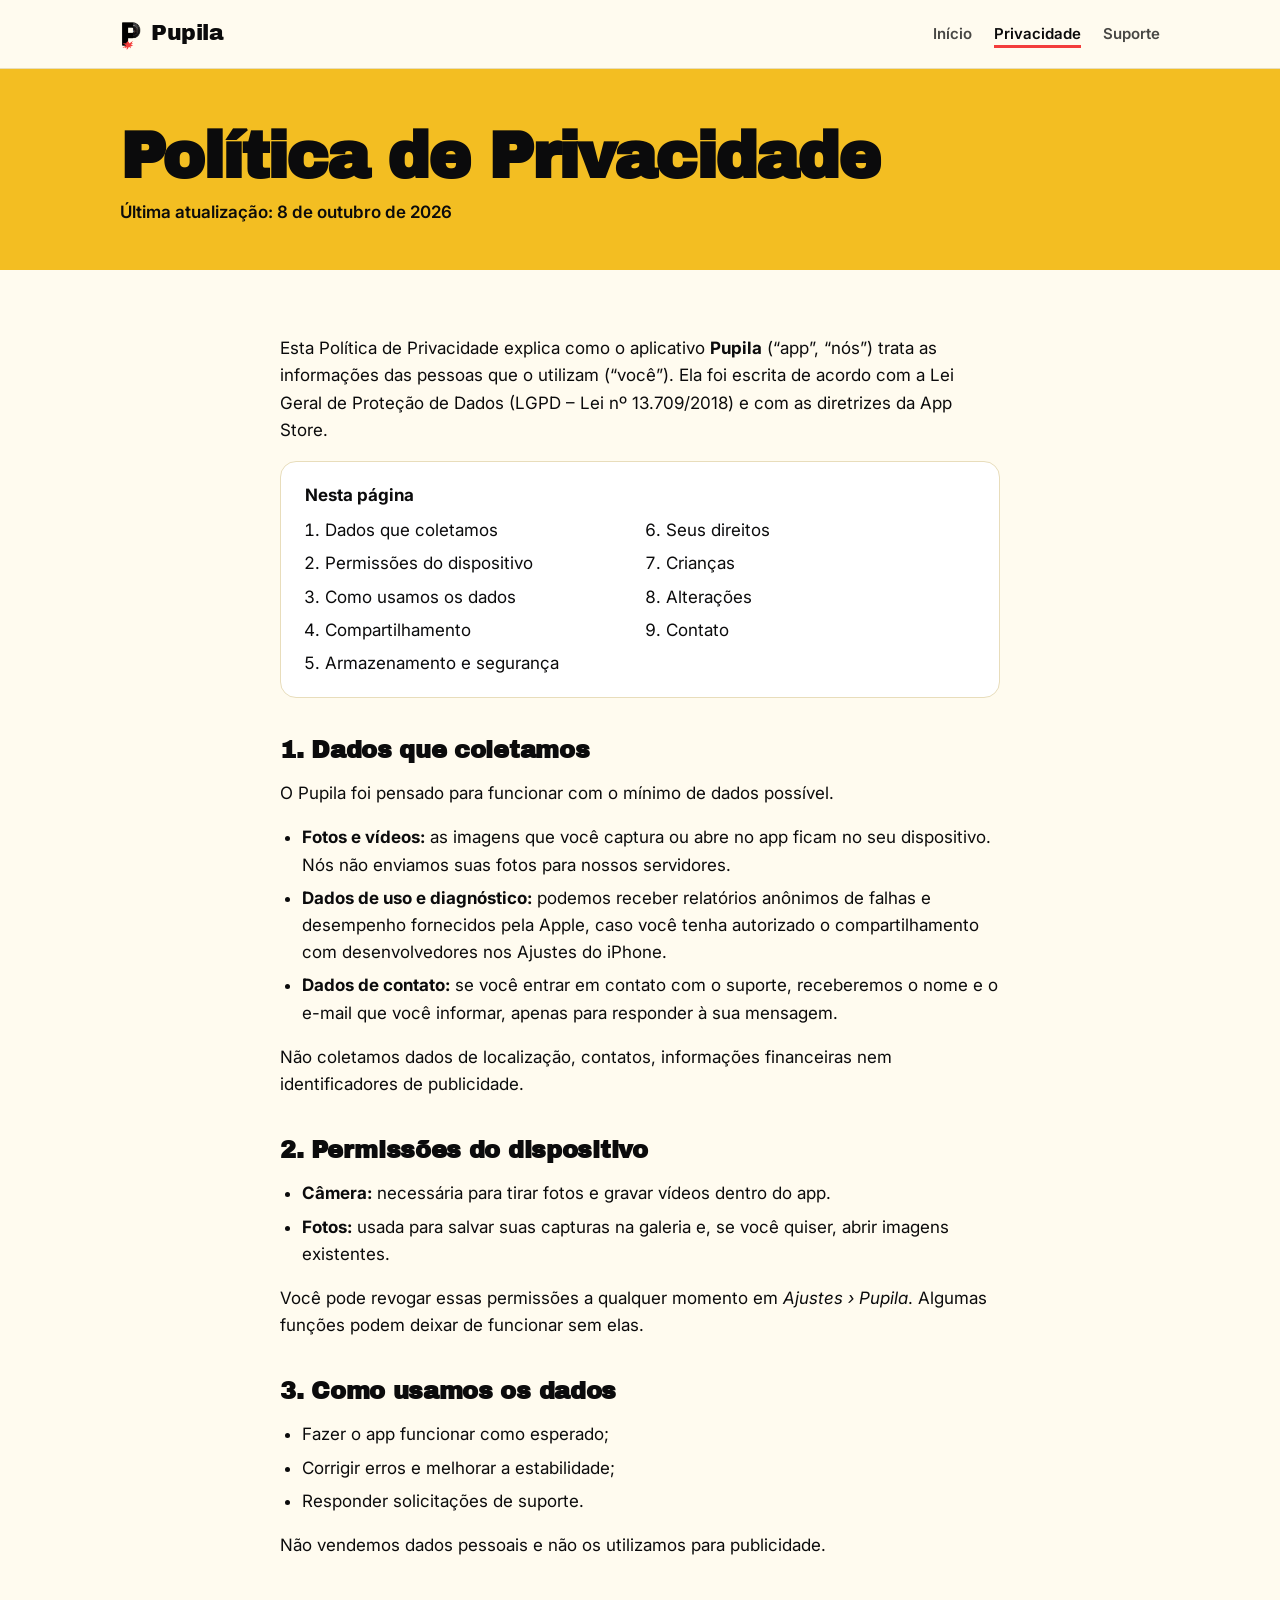
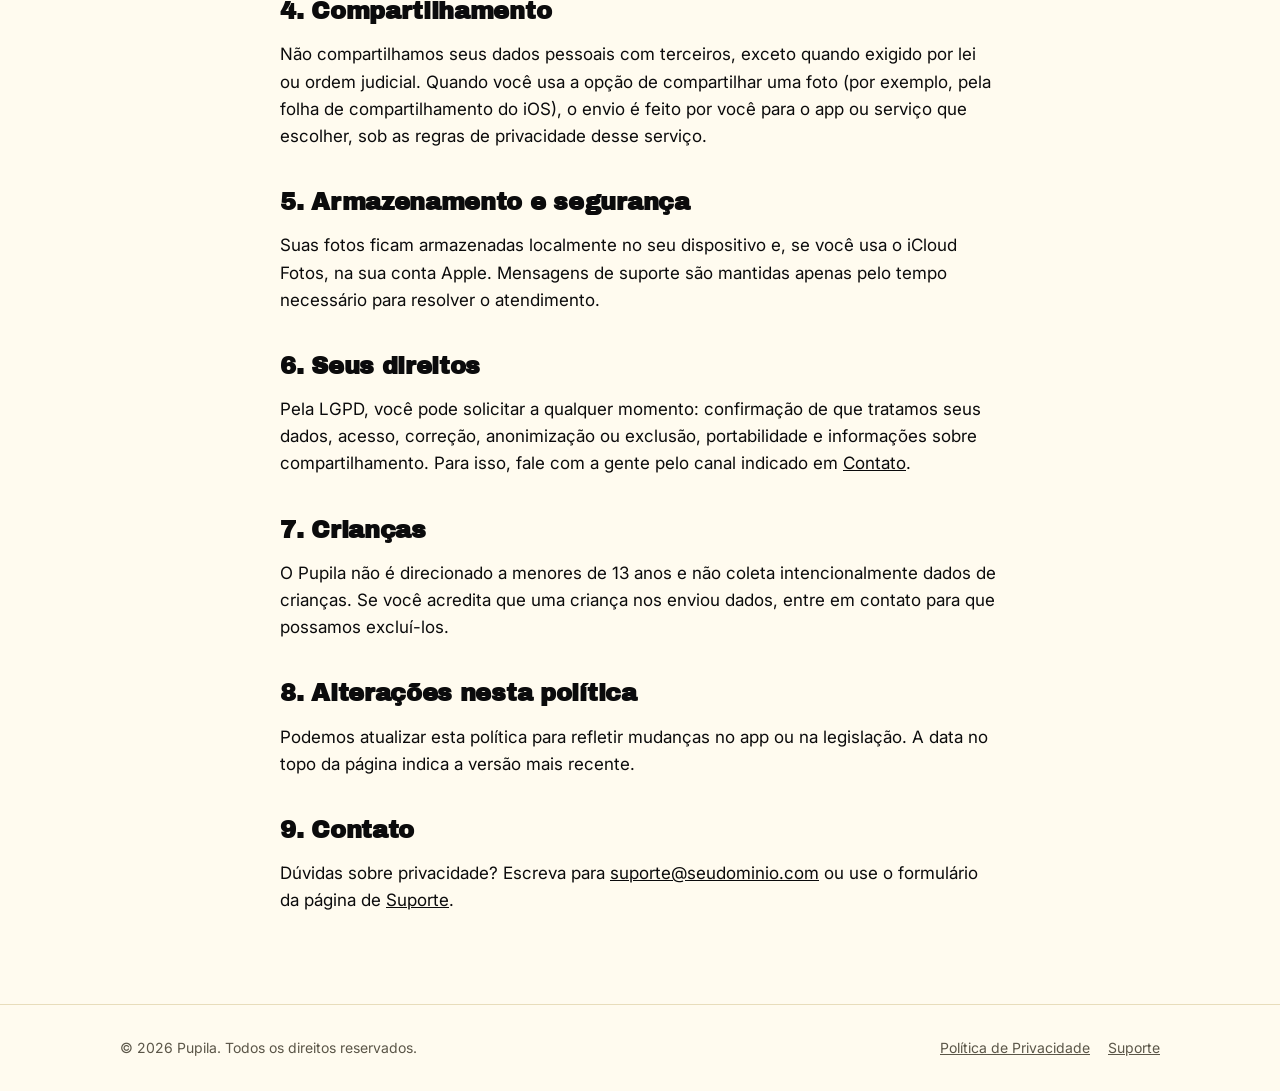
==== privacidade.html @ ec39550c "feat: create Pupila app website" ====
<!doctype html>
<html lang="pt-BR">
<head>
<meta charset="utf-8">
<meta name="viewport" content="width=device-width, initial-scale=1">
<title>Política de Privacidade · Pupila</title>
<meta name="description" content="Política de Privacidade do app Pupila.">
<link rel="icon" type="image/png" href="assets/favicon.png">
<link rel="apple-touch-icon" href="assets/apple-touch-icon.png">
<meta name="theme-color" content="#F3BE22">
<link rel="preconnect" href="https://fonts.googleapis.com">
<link rel="preconnect" href="https://fonts.gstatic.com" crossorigin>
<link href="https://fonts.googleapis.com/css2?family=Archivo+Black&family=Inter:wght@400;600;700;800&display=swap" rel="stylesheet">
<link rel="stylesheet" href="style.css">
</head>
<body>
<header class="topo">
  <div class="wrap">
    <a class="marca" href="index.html"><img src="assets/logo.png" alt="Logo do Pupila"><span>Pupila</span></a>
    <nav class="nav">
      <a href="index.html">Início</a>
      <a href="privacidade.html" aria-current="page">Privacidade</a>
      <a href="suporte.html">Suporte</a>
    </nav>
  </div>
</header>
<main>
  <div class="cabeca-pagina"><div class="wrap">
    <h1>Política de Privacidade</h1>
    <p>Última atualização: 8 de outubro de 2026</p>
  </div></div>

  <article class="wrap texto">
    <p>Esta Política de Privacidade explica como o aplicativo <strong>Pupila</strong> (“app”, “nós”) trata as informações das pessoas que o utilizam (“você”). Ela foi escrita de acordo com a Lei Geral de Proteção de Dados (LGPD – Lei nº 13.709/2018) e com as diretrizes da App Store.</p>

    <nav class="indice" aria-label="Índice">
      <strong>Nesta página</strong>
      <ol>
        <li><a href="#coleta">Dados que coletamos</a></li>
        <li><a href="#permissoes">Permissões do dispositivo</a></li>
        <li><a href="#uso">Como usamos os dados</a></li>
        <li><a href="#compartilhamento">Compartilhamento</a></li>
        <li><a href="#armazenamento">Armazenamento e segurança</a></li>
        <li><a href="#direitos">Seus direitos</a></li>
        <li><a href="#criancas">Crianças</a></li>
        <li><a href="#alteracoes">Alterações</a></li>
        <li><a href="#contato">Contato</a></li>
      </ol>
    </nav>

    <h2 id="coleta">1. Dados que coletamos</h2>
    <p>O Pupila foi pensado para funcionar com o mínimo de dados possível.</p>
    <ul>
      <li><strong>Fotos e vídeos:</strong> as imagens que você captura ou abre no app ficam no seu dispositivo. Nós não enviamos suas fotos para nossos servidores.</li>
      <li><strong>Dados de uso e diagnóstico:</strong> podemos receber relatórios anônimos de falhas e desempenho fornecidos pela Apple, caso você tenha autorizado o compartilhamento com desenvolvedores nos Ajustes do iPhone.</li>
      <li><strong>Dados de contato:</strong> se você entrar em contato com o suporte, receberemos o nome e o e-mail que você informar, apenas para responder à sua mensagem.</li>
    </ul>
    <p>Não coletamos dados de localização, contatos, informações financeiras nem identificadores de publicidade.</p>

    <h2 id="permissoes">2. Permissões do dispositivo</h2>
    <ul>
      <li><strong>Câmera:</strong> necessária para tirar fotos e gravar vídeos dentro do app.</li>
      <li><strong>Fotos:</strong> usada para salvar suas capturas na galeria e, se você quiser, abrir imagens existentes.</li>
    </ul>
    <p>Você pode revogar essas permissões a qualquer momento em <em>Ajustes › Pupila</em>. Algumas funções podem deixar de funcionar sem elas.</p>

    <h2 id="uso">3. Como usamos os dados</h2>
    <ul>
      <li>Fazer o app funcionar como esperado;</li>
      <li>Corrigir erros e melhorar a estabilidade;</li>
      <li>Responder solicitações de suporte.</li>
    </ul>
    <p>Não vendemos dados pessoais e não os utilizamos para publicidade.</p>

    <h2 id="compartilhamento">4. Compartilhamento</h2>
    <p>Não compartilhamos seus dados pessoais com terceiros, exceto quando exigido por lei ou ordem judicial. Quando você usa a opção de compartilhar uma foto (por exemplo, pela folha de compartilhamento do iOS), o envio é feito por você para o app ou serviço que escolher, sob as regras de privacidade desse serviço.</p>

    <h2 id="armazenamento">5. Armazenamento e segurança</h2>
    <p>Suas fotos ficam armazenadas localmente no seu dispositivo e, se você usa o iCloud Fotos, na sua conta Apple. Mensagens de suporte são mantidas apenas pelo tempo necessário para resolver o atendimento.</p>

    <h2 id="direitos">6. Seus direitos</h2>
    <p>Pela LGPD, você pode solicitar a qualquer momento: confirmação de que tratamos seus dados, acesso, correção, anonimização ou exclusão, portabilidade e informações sobre compartilhamento. Para isso, fale com a gente pelo canal indicado em <a href="#contato">Contato</a>.</p>

    <h2 id="criancas">7. Crianças</h2>
    <p>O Pupila não é direcionado a menores de 13 anos e não coleta intencionalmente dados de crianças. Se você acredita que uma criança nos enviou dados, entre em contato para que possamos excluí-los.</p>

    <h2 id="alteracoes">8. Alterações nesta política</h2>
    <p>Podemos atualizar esta política para refletir mudanças no app ou na legislação. A data no topo da página indica a versão mais recente.</p>

    <h2 id="contato">9. Contato</h2>
    <p>Dúvidas sobre privacidade? Escreva para <a class="email-suporte" href="mailto:suporte@seudominio.com">suporte@seudominio.com</a> ou use o formulário da página de <a href="suporte.html">Suporte</a>.</p>
  </article>
</main>
<footer class="rodape">
  <div class="wrap">
    <span>© <span id="ano">2026</span> Pupila. Todos os direitos reservados.</span>
    <nav><a href="privacidade.html">Política de Privacidade</a><a href="suporte.html">Suporte</a></nav>
  </div>
</footer>
<script>document.getElementById("ano").textContent = new Date().getFullYear();</script>
</body>
</html>
---- style.css ----
:root {
  --amarelo: #F3BE22;
  --preto: #0B0B0C;
  --vermelho: #F33D3C;
  --papel: #FFFBEF;
  --tinta: #0B0B0C;
  --suave: #5B5648;
  --linha: #E8DDBB;
  --cartao: #FFFFFF;
  --max: 1080px;
}
@media (prefers-color-scheme: dark) {
  :root {
    --papel: #0F0F10;
    --tinta: #F6F1E1;
    --suave: #ADA690;
    --linha: #2A2822;
    --cartao: #18181A;
  }
}

* { box-sizing: border-box; }
html { scroll-behavior: smooth; }
body {
  margin: 0;
  background: var(--papel);
  color: var(--tinta);
  font-family: "Inter", system-ui, -apple-system, "Segoe UI", sans-serif;
  font-size: 17px;
  line-height: 1.6;
  -webkit-font-smoothing: antialiased;
}
img { max-width: 100%; display: block; }
a { color: inherit; }
.wrap { max-width: var(--max); margin: 0 auto; padding: 0 20px; }

/* Cabeçalho */
.topo { border-bottom: 1px solid var(--linha); background: var(--papel); position: sticky; top: 0; z-index: 10; }
.topo .wrap { display: flex; align-items: center; justify-content: space-between; height: 68px; gap: 16px; }
.marca { display: flex; align-items: center; gap: 10px; text-decoration: none; font-family: "Archivo Black", sans-serif; font-size: 22px; letter-spacing: -0.5px; }
.marca img { height: 40px; width: auto; }
@media (prefers-color-scheme: dark) { .marca img { filter: invert(1) hue-rotate(180deg); } }
.nav { display: flex; gap: 22px; font-weight: 600; font-size: 15px; }
.nav a { text-decoration: none; opacity: .75; }
.nav a:hover, .nav a[aria-current="page"] { opacity: 1; text-decoration: underline; text-decoration-color: var(--vermelho); text-decoration-thickness: 3px; text-underline-offset: 6px; }

/* Hero */
.hero { background: var(--amarelo); color: var(--preto); overflow: hidden; }
.hero .wrap { display: grid; grid-template-columns: 1.2fr .8fr; align-items: center; gap: 40px; padding-top: 72px; padding-bottom: 72px; }
.hero h1 { font-family: "Archivo Black", sans-serif; font-size: clamp(48px, 9vw, 104px); line-height: .92; letter-spacing: -3px; margin: 0 0 20px; }
.hero h1 span { color: var(--vermelho); }
.hero p.lead { font-size: 20px; max-width: 32ch; margin: 0 0 32px; }
.hero .logo-grande { justify-self: center; background: #FFFBEF; border: 4px solid var(--preto); border-radius: 28px; padding: 36px 48px; box-shadow: 10px 10px 0 var(--preto); transform: rotate(3deg); }
.hero .logo-grande img { height: 220px; width: auto; }

.botoes { display: flex; flex-wrap: wrap; gap: 12px; }
.btn { display: inline-flex; align-items: center; gap: 8px; padding: 14px 22px; border-radius: 14px; font-weight: 700; text-decoration: none; border: 3px solid var(--preto); transition: transform .12s, box-shadow .12s; cursor: pointer; font-size: 16px; font-family: inherit; }
.btn-escuro { background: var(--preto); color: var(--amarelo); box-shadow: 4px 4px 0 var(--vermelho); }
.btn-claro { background: transparent; color: var(--preto); }
.btn:hover { transform: translate(-2px, -2px); }

/* Seções */
section.bloco { padding: 72px 0; }
.etiqueta { display: inline-block; font-size: 13px; font-weight: 800; letter-spacing: 1.5px; text-transform: uppercase; color: var(--vermelho); margin-bottom: 8px; }
h2 { font-family: "Archivo Black", sans-serif; font-size: clamp(30px, 5vw, 44px); line-height: 1.05; letter-spacing: -1px; margin: 0 0 16px; }
h3 { font-size: 20px; margin: 0 0 6px; }
.sub { color: var(--suave); max-width: 60ch; margin: 0 0 40px; }

.grade { display: grid; grid-template-columns: repeat(3, 1fr); gap: 20px; }
.cartao { background: var(--cartao); border: 1px solid var(--linha); border-radius: 20px; padding: 26px; }
.cartao .num { font-family: "Archivo Black", sans-serif; font-size: 15px; width: 38px; height: 38px; display: grid; place-items: center; border-radius: 50%; background: var(--amarelo); color: var(--preto); margin-bottom: 16px; }
.cartao p { margin: 0; color: var(--suave); }

.faixa { background: var(--preto); color: #F6F1E1; }
.faixa .wrap { display: flex; flex-wrap: wrap; align-items: center; justify-content: space-between; gap: 24px; padding-top: 48px; padding-bottom: 48px; }
.faixa h2 { margin: 0; color: var(--amarelo); }
.faixa .btn { border-color: var(--amarelo); background: var(--amarelo); color: var(--preto); box-shadow: 4px 4px 0 var(--vermelho); }

/* Páginas de texto */
.cabeca-pagina { background: var(--amarelo); color: var(--preto); padding: 56px 0 44px; }
.cabeca-pagina h1 { font-family: "Archivo Black", sans-serif; font-size: clamp(36px, 7vw, 64px); letter-spacing: -2px; line-height: 1; margin: 0 0 10px; }
.cabeca-pagina p { margin: 0; font-weight: 600; }
.texto { max-width: 760px; padding-top: 48px; padding-bottom: 72px; }
.texto h2 { font-size: 24px; letter-spacing: -.3px; margin: 40px 0 10px; }
.texto ul { padding-left: 22px; }
.texto li { margin-bottom: 6px; }
.indice { background: var(--cartao); border: 1px solid var(--linha); border-radius: 16px; padding: 20px 24px; }
.indice ol { margin: 8px 0 0; padding-left: 20px; columns: 2; column-gap: 32px; }
.indice a { text-decoration: none; }
.indice a:hover { text-decoration: underline; }

/* Suporte */
.duas-col { display: grid; grid-template-columns: 1fr 1fr; gap: 40px; align-items: start; }
details { border-bottom: 1px solid var(--linha); padding: 16px 0; }
details summary { font-weight: 700; cursor: pointer; list-style: none; display: flex; justify-content: space-between; gap: 12px; }
details summary::-webkit-details-marker { display: none; }
details summary::after { content: "+"; font-family: "Archivo Black", sans-serif; color: var(--vermelho); }
details[open] summary::after { content: "–"; }
details p { margin: 10px 0 0; color: var(--suave); }

form.suporte { background: var(--cartao); border: 1px solid var(--linha); border-radius: 20px; padding: 28px; display: grid; gap: 16px; }
form.suporte label { font-weight: 700; font-size: 14px; display: grid; gap: 6px; }
form.suporte input, form.suporte select, form.suporte textarea {
  font: inherit; font-weight: 400; color: var(--tinta); background: var(--papel);
  border: 2px solid var(--linha); border-radius: 12px; padding: 12px 14px; width: 100%;
}
form.suporte textarea { min-height: 140px; resize: vertical; }
form.suporte input:focus, form.suporte select:focus, form.suporte textarea:focus { outline: none; border-color: var(--amarelo); }
form.suporte .btn { justify-content: center; }
.nota { font-size: 14px; color: var(--suave); margin: 0; }
.aviso-ok { display: none; background: var(--amarelo); color: var(--preto); border-radius: 12px; padding: 12px 14px; font-weight: 600; font-size: 15px; }

/* Rodapé */
.rodape { border-top: 1px solid var(--linha); padding: 32px 0; font-size: 14px; color: var(--suave); }
.rodape .wrap { display: flex; flex-wrap: wrap; justify-content: space-between; gap: 16px; }
.rodape nav { display: flex; gap: 18px; }

@media (max-width: 820px) {
  .hero .wrap, .duas-col { grid-template-columns: 1fr; }
  .hero .logo-grande { order: -1; padding: 24px 32px; }
  .hero .logo-grande img { height: 140px; }
  .grade { grid-template-columns: 1fr; }
  .indice ol { columns: 1; }
  .nav { gap: 14px; font-size: 14px; }
  .marca span { display: none; }
}
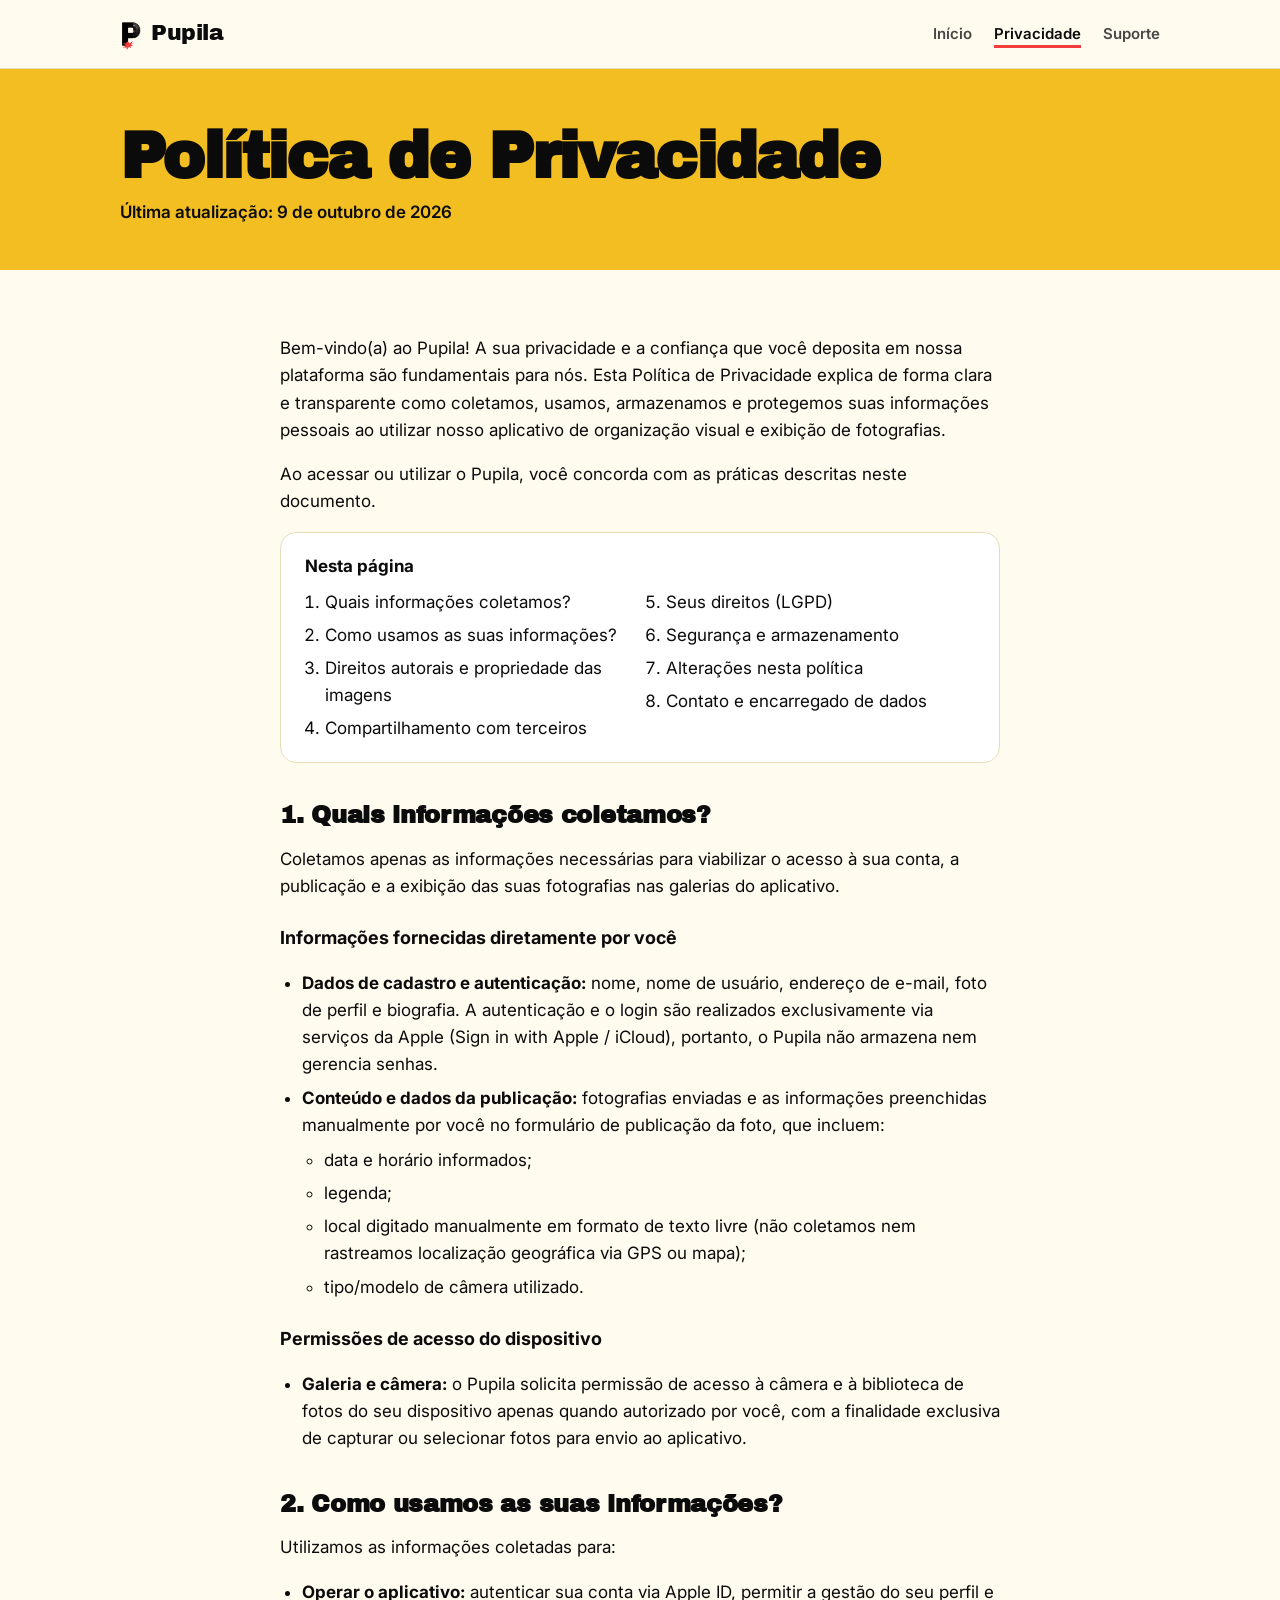
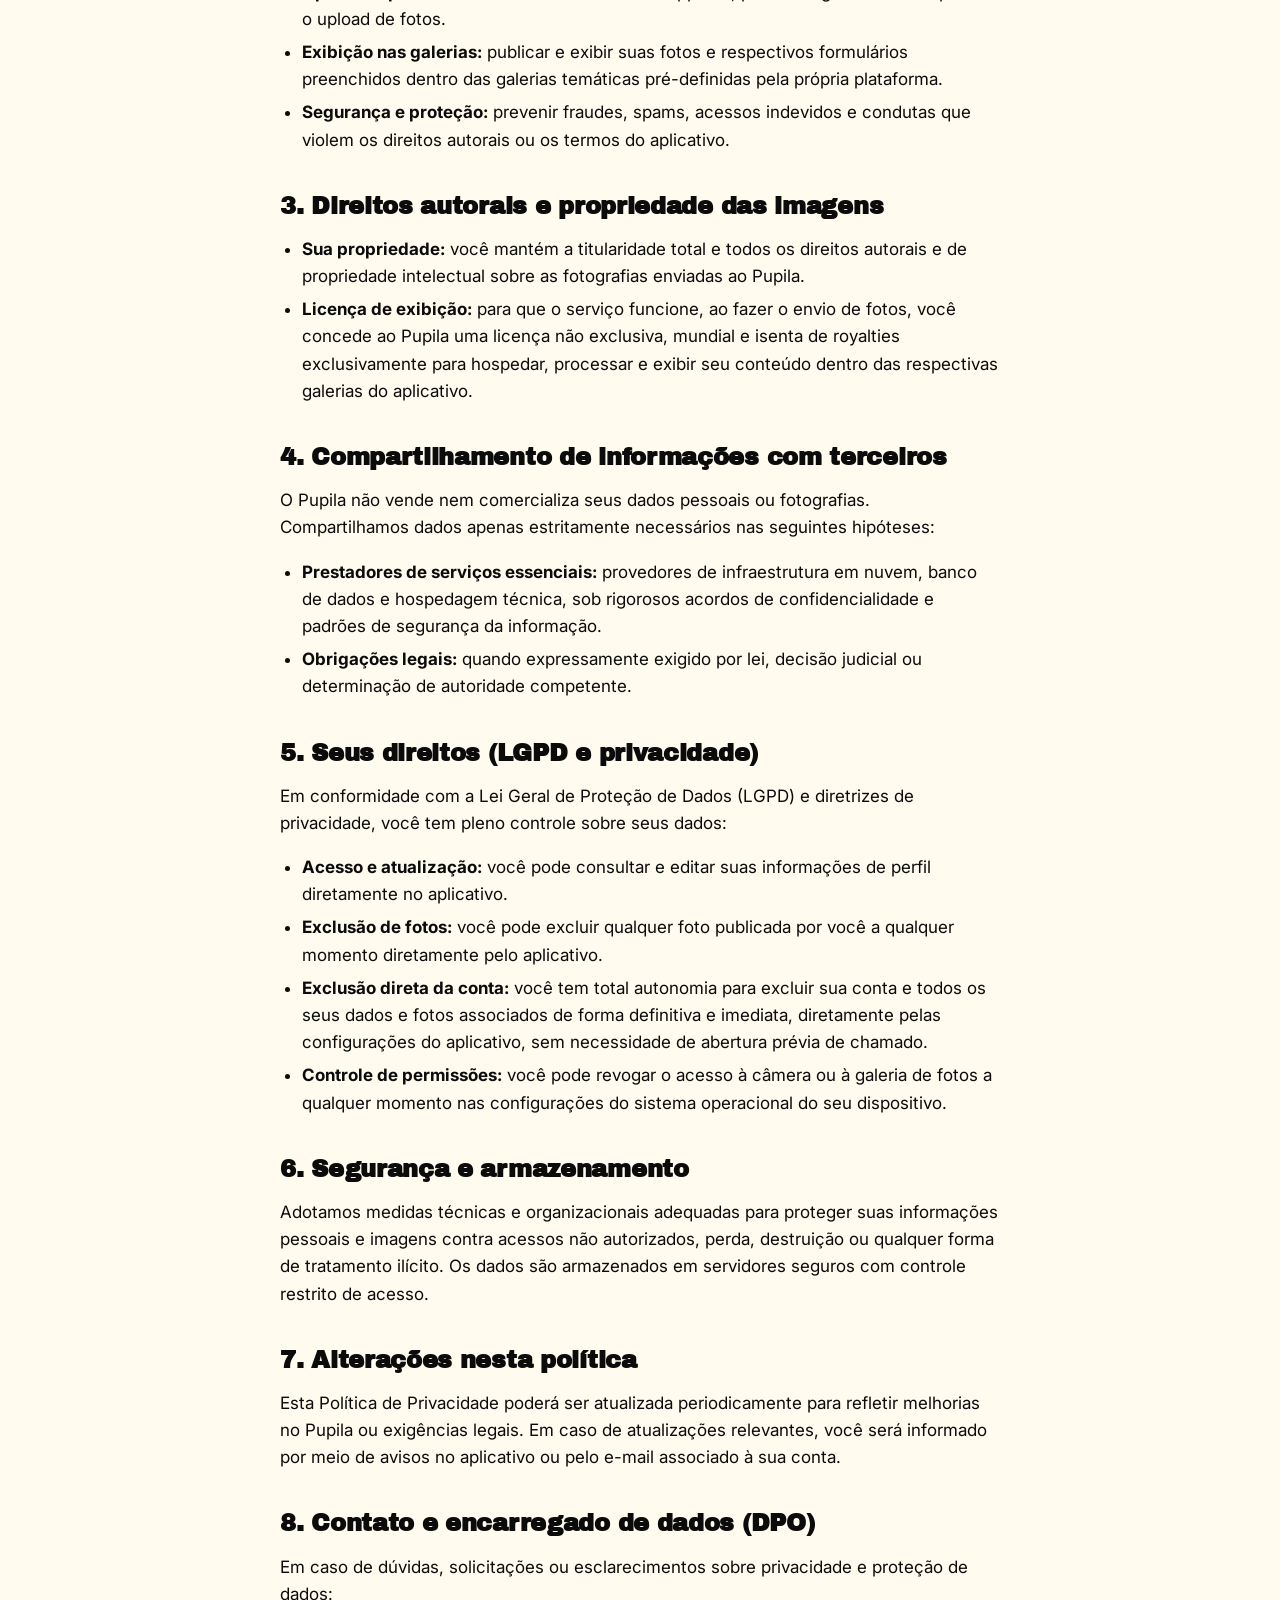
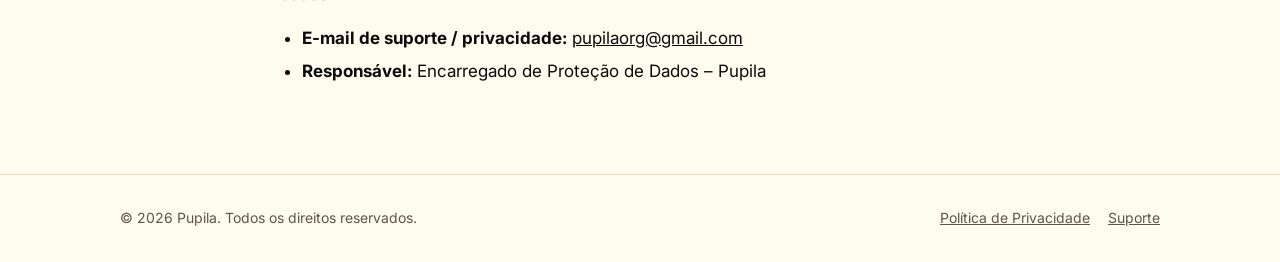
==== commit 0d98a424: "Refinando o termos de uso e a política de privacidade, além de ajustes no layout do site." ====
--- a/privacidade.html
+++ b/privacidade.html
@@ -27,68 +27,88 @@
 <main>
   <div class="cabeca-pagina"><div class="wrap">
     <h1>Política de Privacidade</h1>
-    <p>Última atualização: 8 de outubro de 2026</p>
+    <p>Última atualização: 9 de outubro de 2026</p>
   </div></div>
 
   <article class="wrap texto">
-    <p>Esta Política de Privacidade explica como o aplicativo <strong>Pupila</strong> (“app”, “nós”) trata as informações das pessoas que o utilizam (“você”). Ela foi escrita de acordo com a Lei Geral de Proteção de Dados (LGPD – Lei nº 13.709/2018) e com as diretrizes da App Store.</p>
+    <p>Bem-vindo(a) ao Pupila! A sua privacidade e a confiança que você deposita em nossa plataforma são fundamentais para nós. Esta Política de Privacidade explica de forma clara e transparente como coletamos, usamos, armazenamos e protegemos suas informações pessoais ao utilizar nosso aplicativo de organização visual e exibição de fotografias.</p>
+    <p>Ao acessar ou utilizar o Pupila, você concorda com as práticas descritas neste documento.</p>
 
     <nav class="indice" aria-label="Índice">
       <strong>Nesta página</strong>
       <ol>
-        <li><a href="#coleta">Dados que coletamos</a></li>
-        <li><a href="#permissoes">Permissões do dispositivo</a></li>
-        <li><a href="#uso">Como usamos os dados</a></li>
-        <li><a href="#compartilhamento">Compartilhamento</a></li>
-        <li><a href="#armazenamento">Armazenamento e segurança</a></li>
-        <li><a href="#direitos">Seus direitos</a></li>
-        <li><a href="#criancas">Crianças</a></li>
-        <li><a href="#alteracoes">Alterações</a></li>
-        <li><a href="#contato">Contato</a></li>
+        <li><a href="#coleta">Quais informações coletamos?</a></li>
+        <li><a href="#uso">Como usamos as suas informações?</a></li>
+        <li><a href="#direitos-autorais">Direitos autorais e propriedade das imagens</a></li>
+        <li><a href="#compartilhamento">Compartilhamento com terceiros</a></li>
+        <li><a href="#direitos">Seus direitos (LGPD)</a></li>
+        <li><a href="#seguranca">Segurança e armazenamento</a></li>
+        <li><a href="#alteracoes">Alterações nesta política</a></li>
+        <li><a href="#contato">Contato e encarregado de dados</a></li>
       </ol>
     </nav>
 
-    <h2 id="coleta">1. Dados que coletamos</h2>
-    <p>O Pupila foi pensado para funcionar com o mínimo de dados possível.</p>
+    <h2 id="coleta">1. Quais informações coletamos?</h2>
+    <p>Coletamos apenas as informações necessárias para viabilizar o acesso à sua conta, a publicação e a exibição das suas fotografias nas galerias do aplicativo.</p>
+    <h3>Informações fornecidas diretamente por você</h3>
     <ul>
-      <li><strong>Fotos e vídeos:</strong> as imagens que você captura ou abre no app ficam no seu dispositivo. Nós não enviamos suas fotos para nossos servidores.</li>
-      <li><strong>Dados de uso e diagnóstico:</strong> podemos receber relatórios anônimos de falhas e desempenho fornecidos pela Apple, caso você tenha autorizado o compartilhamento com desenvolvedores nos Ajustes do iPhone.</li>
-      <li><strong>Dados de contato:</strong> se você entrar em contato com o suporte, receberemos o nome e o e-mail que você informar, apenas para responder à sua mensagem.</li>
+      <li><strong>Dados de cadastro e autenticação:</strong> nome, nome de usuário, endereço de e-mail, foto de perfil e biografia. A autenticação e o login são realizados exclusivamente via serviços da Apple (Sign in with Apple / iCloud), portanto, o Pupila não armazena nem gerencia senhas.</li>
+      <li><strong>Conteúdo e dados da publicação:</strong> fotografias enviadas e as informações preenchidas manualmente por você no formulário de publicação da foto, que incluem:
+        <ul>
+          <li> data e horário informados;</li>
+          <li>legenda;</li>
+          <li>local digitado manualmente em formato de texto livre (não coletamos nem rastreamos localização geográfica via GPS ou mapa);</li>
+          <li>tipo/modelo de câmera utilizado.</li>
+        </ul>
+      </li>
     </ul>
-    <p>Não coletamos dados de localização, contatos, informações financeiras nem identificadores de publicidade.</p>
+    <h3>Permissões de acesso do dispositivo</h3>
+    <ul>
+      <li><strong>Galeria e câmera:</strong> o Pupila solicita permissão de acesso à câmera e à biblioteca de fotos do seu dispositivo apenas quando autorizado por você, com a finalidade exclusiva de capturar ou selecionar fotos para envio ao aplicativo.</li>
+    </ul>
 
-    <h2 id="permissoes">2. Permissões do dispositivo</h2>
+    <h2 id="uso">2. Como usamos as suas informações?</h2>
+    <p>Utilizamos as informações coletadas para:</p>
     <ul>
-      <li><strong>Câmera:</strong> necessária para tirar fotos e gravar vídeos dentro do app.</li>
-      <li><strong>Fotos:</strong> usada para salvar suas capturas na galeria e, se você quiser, abrir imagens existentes.</li>
+      <li><strong>Operar o aplicativo:</strong> autenticar sua conta via Apple ID, permitir a gestão do seu perfil e o upload de fotos.</li>
+      <li><strong>Exibição nas galerias:</strong> publicar e exibir suas fotos e respectivos formulários preenchidos dentro das galerias temáticas pré-definidas pela própria plataforma.</li>
+      <li><strong>Segurança e proteção:</strong> prevenir fraudes, spams, acessos indevidos e condutas que violem os direitos autorais ou os termos do aplicativo.</li>
     </ul>
-    <p>Você pode revogar essas permissões a qualquer momento em <em>Ajustes › Pupila</em>. Algumas funções podem deixar de funcionar sem elas.</p>
 
-    <h2 id="uso">3. Como usamos os dados</h2>
+    <h2 id="direitos-autorais">3. Direitos autorais e propriedade das imagens</h2>
     <ul>
-      <li>Fazer o app funcionar como esperado;</li>
-      <li>Corrigir erros e melhorar a estabilidade;</li>
-      <li>Responder solicitações de suporte.</li>
+      <li><strong>Sua propriedade:</strong> você mantém a titularidade total e todos os direitos autorais e de propriedade intelectual sobre as fotografias enviadas ao Pupila.</li>
+      <li><strong>Licença de exibição:</strong> para que o serviço funcione, ao fazer o envio de fotos, você concede ao Pupila uma licença não exclusiva, mundial e isenta de royalties exclusivamente para hospedar, processar e exibir seu conteúdo dentro das respectivas galerias do aplicativo.</li>
     </ul>
-    <p>Não vendemos dados pessoais e não os utilizamos para publicidade.</p>
 
-    <h2 id="compartilhamento">4. Compartilhamento</h2>
-    <p>Não compartilhamos seus dados pessoais com terceiros, exceto quando exigido por lei ou ordem judicial. Quando você usa a opção de compartilhar uma foto (por exemplo, pela folha de compartilhamento do iOS), o envio é feito por você para o app ou serviço que escolher, sob as regras de privacidade desse serviço.</p>
+    <h2 id="compartilhamento">4. Compartilhamento de informações com terceiros</h2>
+    <p>O Pupila não vende nem comercializa seus dados pessoais ou fotografias. Compartilhamos dados apenas estritamente necessários nas seguintes hipóteses:</p>
+    <ul>
+      <li><strong>Prestadores de serviços essenciais:</strong> provedores de infraestrutura em nuvem, banco de dados e hospedagem técnica, sob rigorosos acordos de confidencialidade e padrões de segurança da informação.</li>
+      <li><strong>Obrigações legais:</strong> quando expressamente exigido por lei, decisão judicial ou determinação de autoridade competente.</li>
+    </ul>
 
-    <h2 id="armazenamento">5. Armazenamento e segurança</h2>
-    <p>Suas fotos ficam armazenadas localmente no seu dispositivo e, se você usa o iCloud Fotos, na sua conta Apple. Mensagens de suporte são mantidas apenas pelo tempo necessário para resolver o atendimento.</p>
+    <h2 id="direitos">5. Seus direitos (LGPD e privacidade)</h2>
+    <p>Em conformidade com a Lei Geral de Proteção de Dados (LGPD) e diretrizes de privacidade, você tem pleno controle sobre seus dados:</p>
+    <ul>
+      <li><strong>Acesso e atualização:</strong> você pode consultar e editar suas informações de perfil diretamente no aplicativo.</li>
+      <li><strong>Exclusão de fotos:</strong> você pode excluir qualquer foto publicada por você a qualquer momento diretamente pelo aplicativo.</li>
+      <li><strong>Exclusão direta da conta:</strong> você tem total autonomia para excluir sua conta e todos os seus dados e fotos associados de forma definitiva e imediata, diretamente pelas configurações do aplicativo, sem necessidade de abertura prévia de chamado.</li>
+      <li><strong>Controle de permissões:</strong> você pode revogar o acesso à câmera ou à galeria de fotos a qualquer momento nas configurações do sistema operacional do seu dispositivo.</li>
+    </ul>
 
-    <h2 id="direitos">6. Seus direitos</h2>
-    <p>Pela LGPD, você pode solicitar a qualquer momento: confirmação de que tratamos seus dados, acesso, correção, anonimização ou exclusão, portabilidade e informações sobre compartilhamento. Para isso, fale com a gente pelo canal indicado em <a href="#contato">Contato</a>.</p>
+    <h2 id="seguranca">6. Segurança e armazenamento</h2>
+    <p>Adotamos medidas técnicas e organizacionais adequadas para proteger suas informações pessoais e imagens contra acessos não autorizados, perda, destruição ou qualquer forma de tratamento ilícito. Os dados são armazenados em servidores seguros com controle restrito de acesso.</p>
 
-    <h2 id="criancas">7. Crianças</h2>
-    <p>O Pupila não é direcionado a menores de 13 anos e não coleta intencionalmente dados de crianças. Se você acredita que uma criança nos enviou dados, entre em contato para que possamos excluí-los.</p>
+    <h2 id="alteracoes">7. Alterações nesta política</h2>
+    <p>Esta Política de Privacidade poderá ser atualizada periodicamente para refletir melhorias no Pupila ou exigências legais. Em caso de atualizações relevantes, você será informado por meio de avisos no aplicativo ou pelo e-mail associado à sua conta.</p>
 
-    <h2 id="alteracoes">8. Alterações nesta política</h2>
-    <p>Podemos atualizar esta política para refletir mudanças no app ou na legislação. A data no topo da página indica a versão mais recente.</p>
-
-    <h2 id="contato">9. Contato</h2>
-    <p>Dúvidas sobre privacidade? Escreva para <a class="email-suporte" href="mailto:suporte@seudominio.com">suporte@seudominio.com</a> ou use o formulário da página de <a href="suporte.html">Suporte</a>.</p>
+    <h2 id="contato">8. Contato e encarregado de dados (DPO)</h2>
+    <p>Em caso de dúvidas, solicitações ou esclarecimentos sobre privacidade e proteção de dados:</p>
+    <ul>
+      <li><strong>E-mail de suporte / privacidade:</strong> <a href="mailto:pupilaorg@gmail.com">pupilaorg@gmail.com</a></li>
+      <li><strong>Responsável:</strong> Encarregado de Proteção de Dados – Pupila</li>
+    </ul>
   </article>
 </main>
 <footer class="rodape">
--- a/style.css
+++ b/style.css
@@ -66,10 +66,10 @@
 h3 { font-size: 20px; margin: 0 0 6px; }
 .sub { color: var(--suave); max-width: 60ch; margin: 0 0 40px; }
 
-.grade { display: grid; grid-template-columns: repeat(3, 1fr); gap: 20px; }
-.cartao { background: var(--cartao); border: 1px solid var(--linha); border-radius: 20px; padding: 26px; }
-.cartao .num { font-family: "Archivo Black", sans-serif; font-size: 15px; width: 38px; height: 38px; display: grid; place-items: center; border-radius: 50%; background: var(--amarelo); color: var(--preto); margin-bottom: 16px; }
-.cartao p { margin: 0; color: var(--suave); }
+.lista { border-top: 2px solid var(--tinta); max-width: 880px; }
+.lista .item { display: grid; grid-template-columns: minmax(0, 1fr) minmax(0, 1.3fr); gap: 32px; align-items: baseline; padding: 28px 0; border-bottom: 1px solid var(--linha); }
+.lista h3 { font-family: "Archivo Black", sans-serif; font-size: clamp(22px, 3vw, 28px); line-height: 1.15; letter-spacing: -.5px; margin: 0; }
+.lista p { margin: 0; color: var(--suave); font-size: 18px; }
 
 .faixa { background: var(--preto); color: #F6F1E1; }
 .faixa .wrap { display: flex; flex-wrap: wrap; align-items: center; justify-content: space-between; gap: 24px; padding-top: 48px; padding-bottom: 48px; }
@@ -84,6 +84,8 @@
 .texto h2 { font-size: 24px; letter-spacing: -.3px; margin: 40px 0 10px; }
 .texto ul { padding-left: 22px; }
 .texto li { margin-bottom: 6px; }
+.texto h3 { font-size: 18px; margin: 24px 0 8px; }
+.texto ul ul { margin-top: 8px; }
 .indice { background: var(--cartao); border: 1px solid var(--linha); border-radius: 16px; padding: 20px 24px; }
 .indice ol { margin: 8px 0 0; padding-left: 20px; columns: 2; column-gap: 32px; }
 .indice a { text-decoration: none; }
@@ -119,7 +121,7 @@
   .hero .wrap, .duas-col { grid-template-columns: 1fr; }
   .hero .logo-grande { order: -1; padding: 24px 32px; }
   .hero .logo-grande img { height: 140px; }
-  .grade { grid-template-columns: 1fr; }
+  .lista .item { grid-template-columns: 1fr; gap: 8px; padding: 22px 0; }
   .indice ol { columns: 1; }
   .nav { gap: 14px; font-size: 14px; }
   .marca span { display: none; }
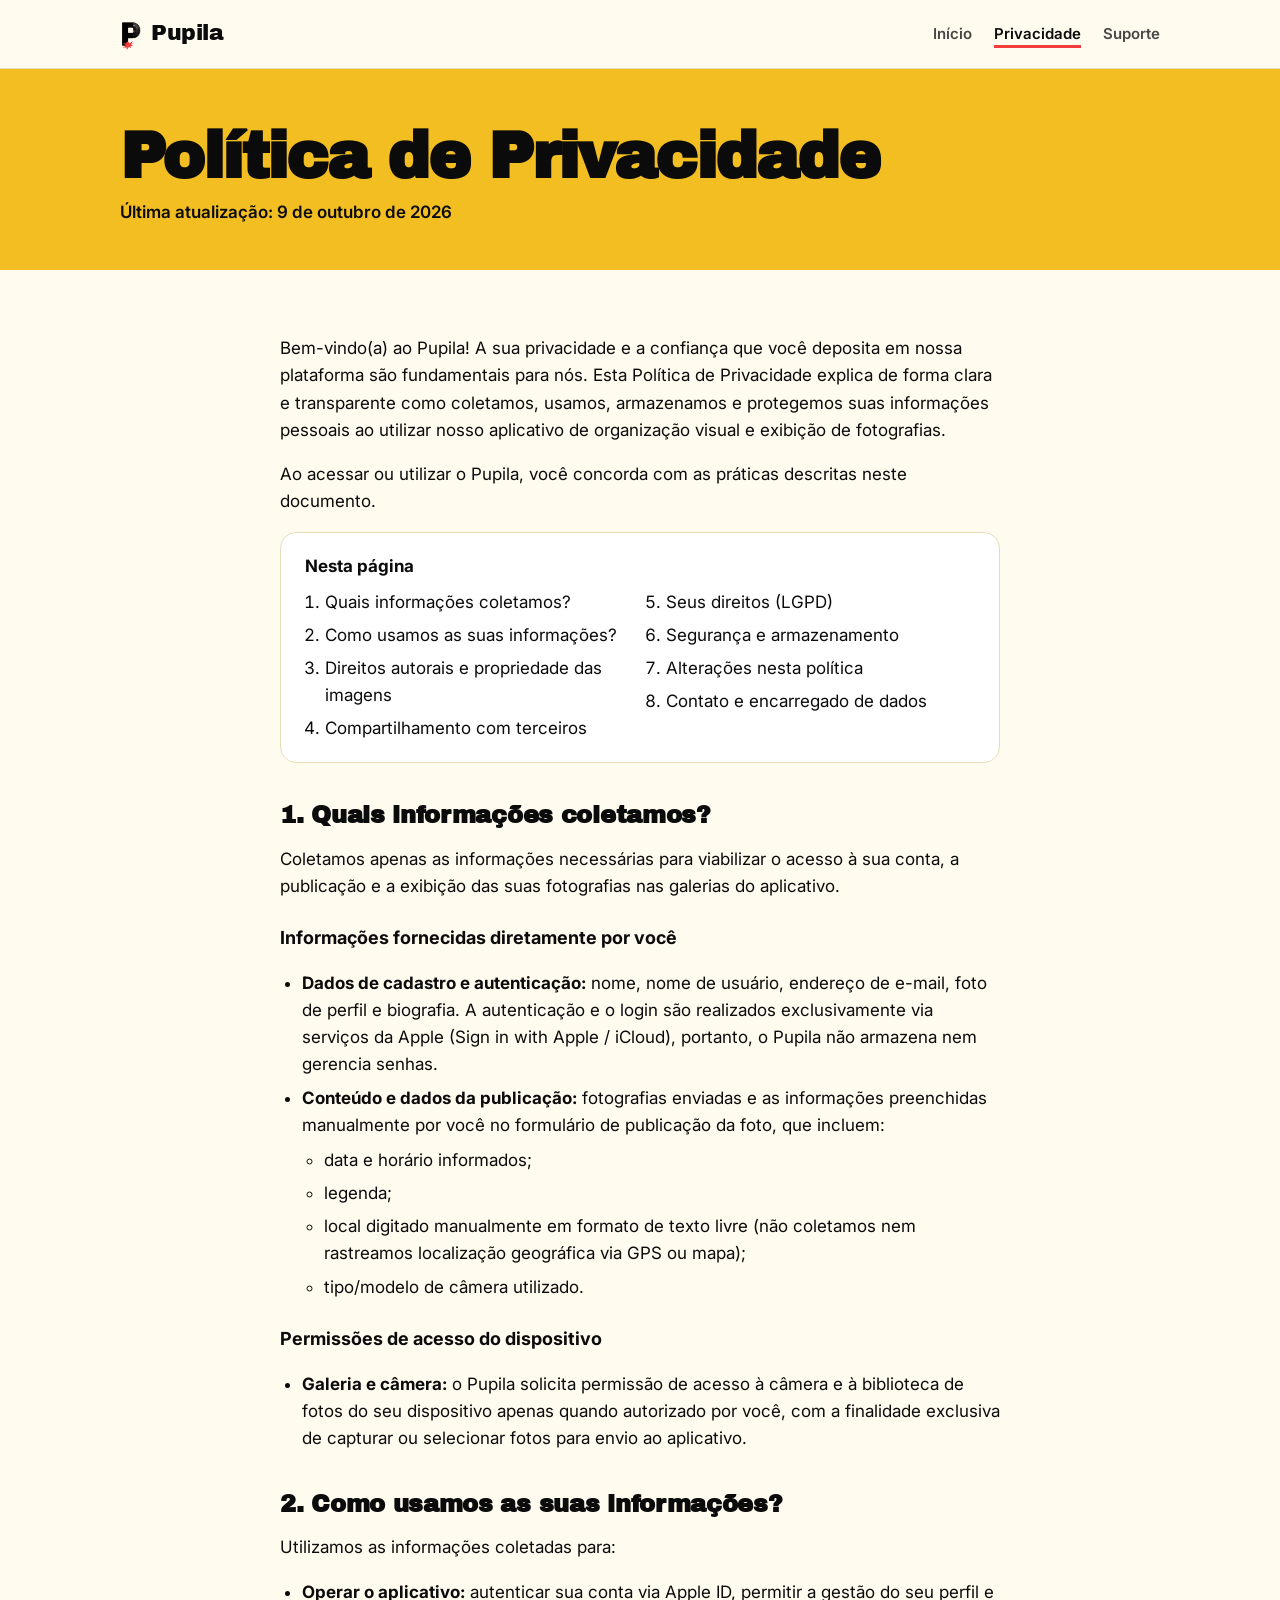
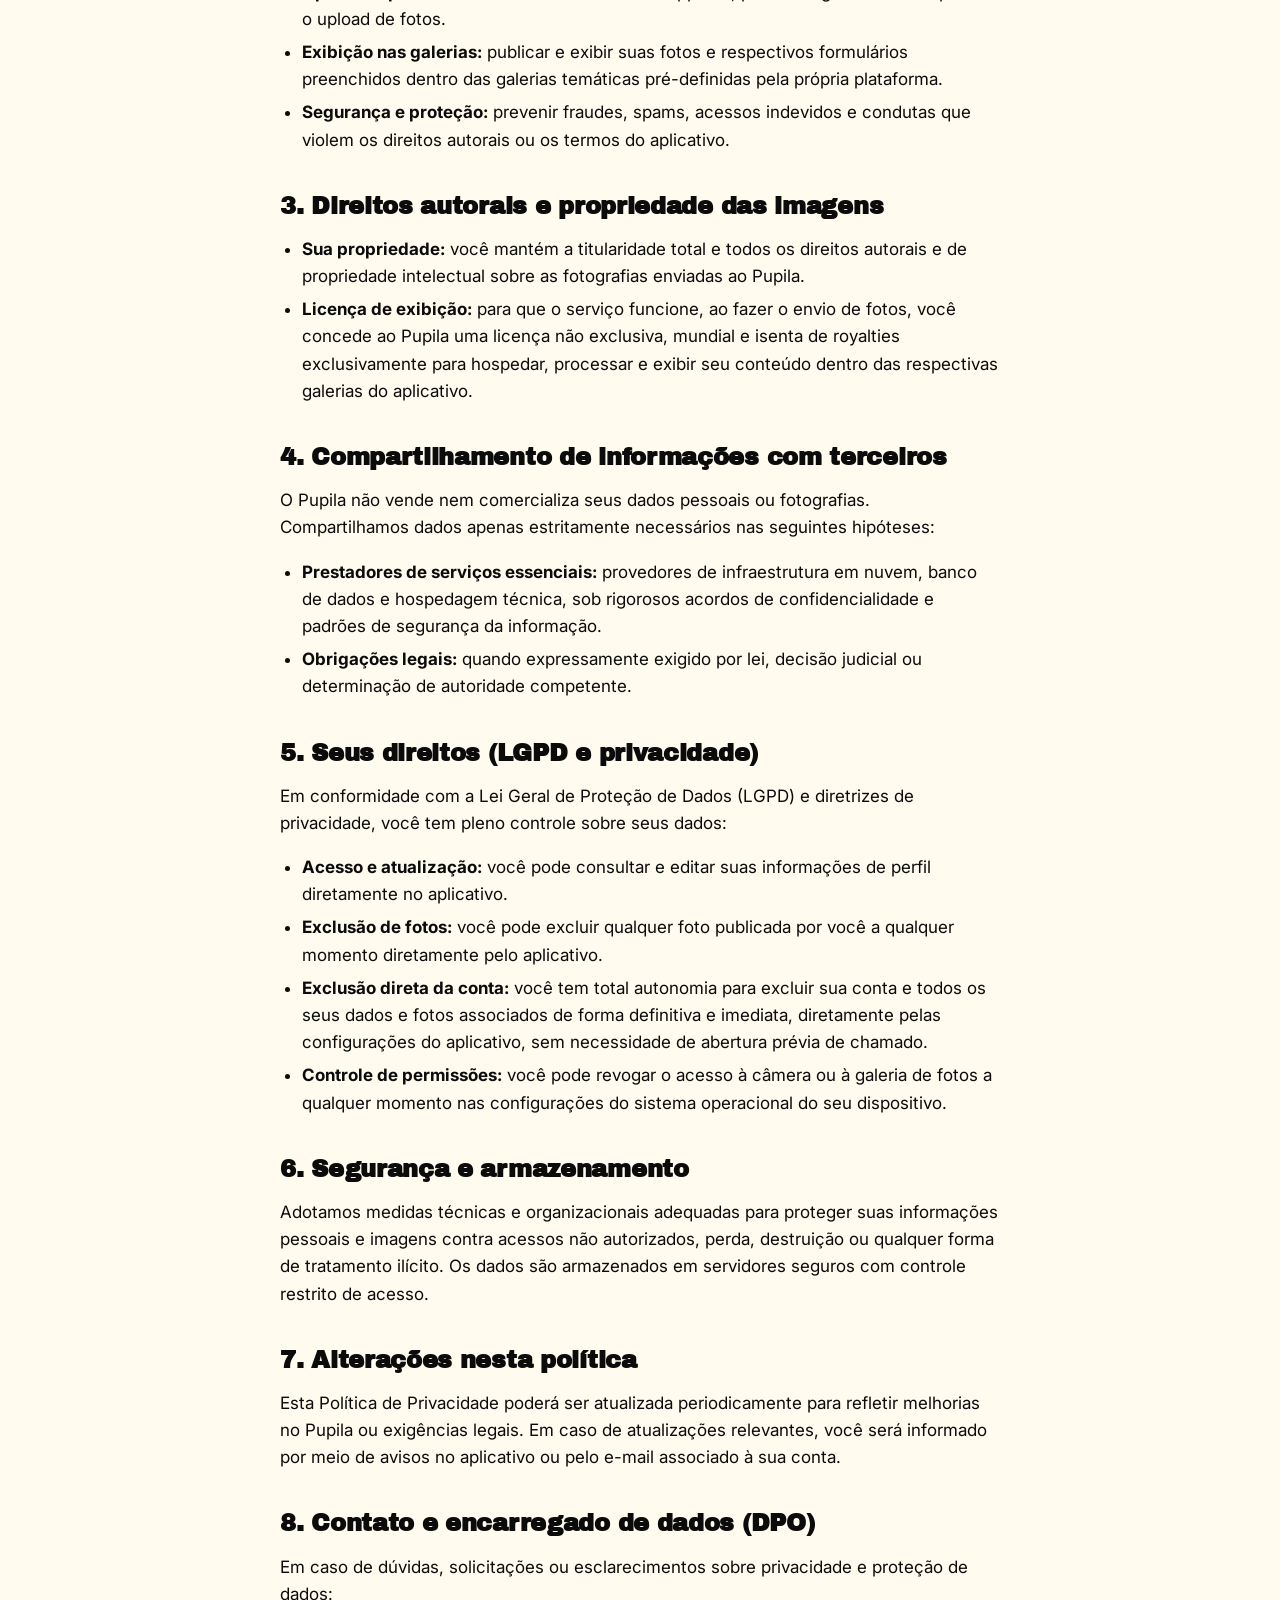
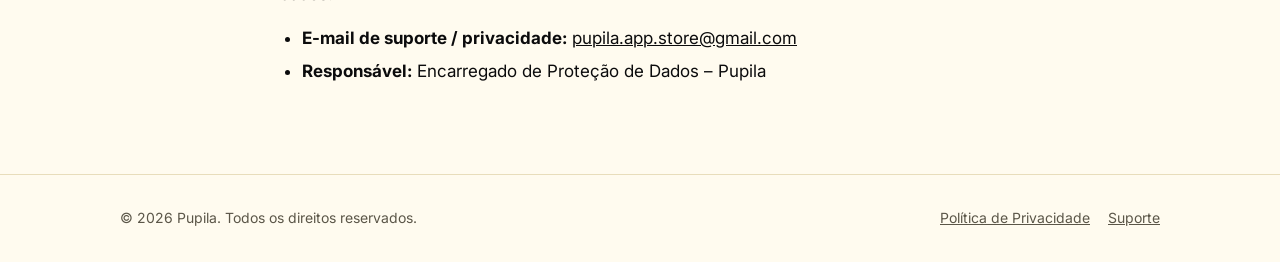
==== commit 7c3b340e: "fix: email de contato e link do suporte" ====
--- a/privacidade.html
+++ b/privacidade.html
@@ -106,7 +106,7 @@
     <h2 id="contato">8. Contato e encarregado de dados (DPO)</h2>
     <p>Em caso de dúvidas, solicitações ou esclarecimentos sobre privacidade e proteção de dados:</p>
     <ul>
-      <li><strong>E-mail de suporte / privacidade:</strong> <a href="mailto:pupilaorg@gmail.com">pupilaorg@gmail.com</a></li>
+      <li><strong>E-mail de suporte / privacidade:</strong> <a href="mailto:pupila.app.store@gmail.com">pupila.app.store@gmail.com</a></li>
       <li><strong>Responsável:</strong> Encarregado de Proteção de Dados – Pupila</li>
     </ul>
   </article>
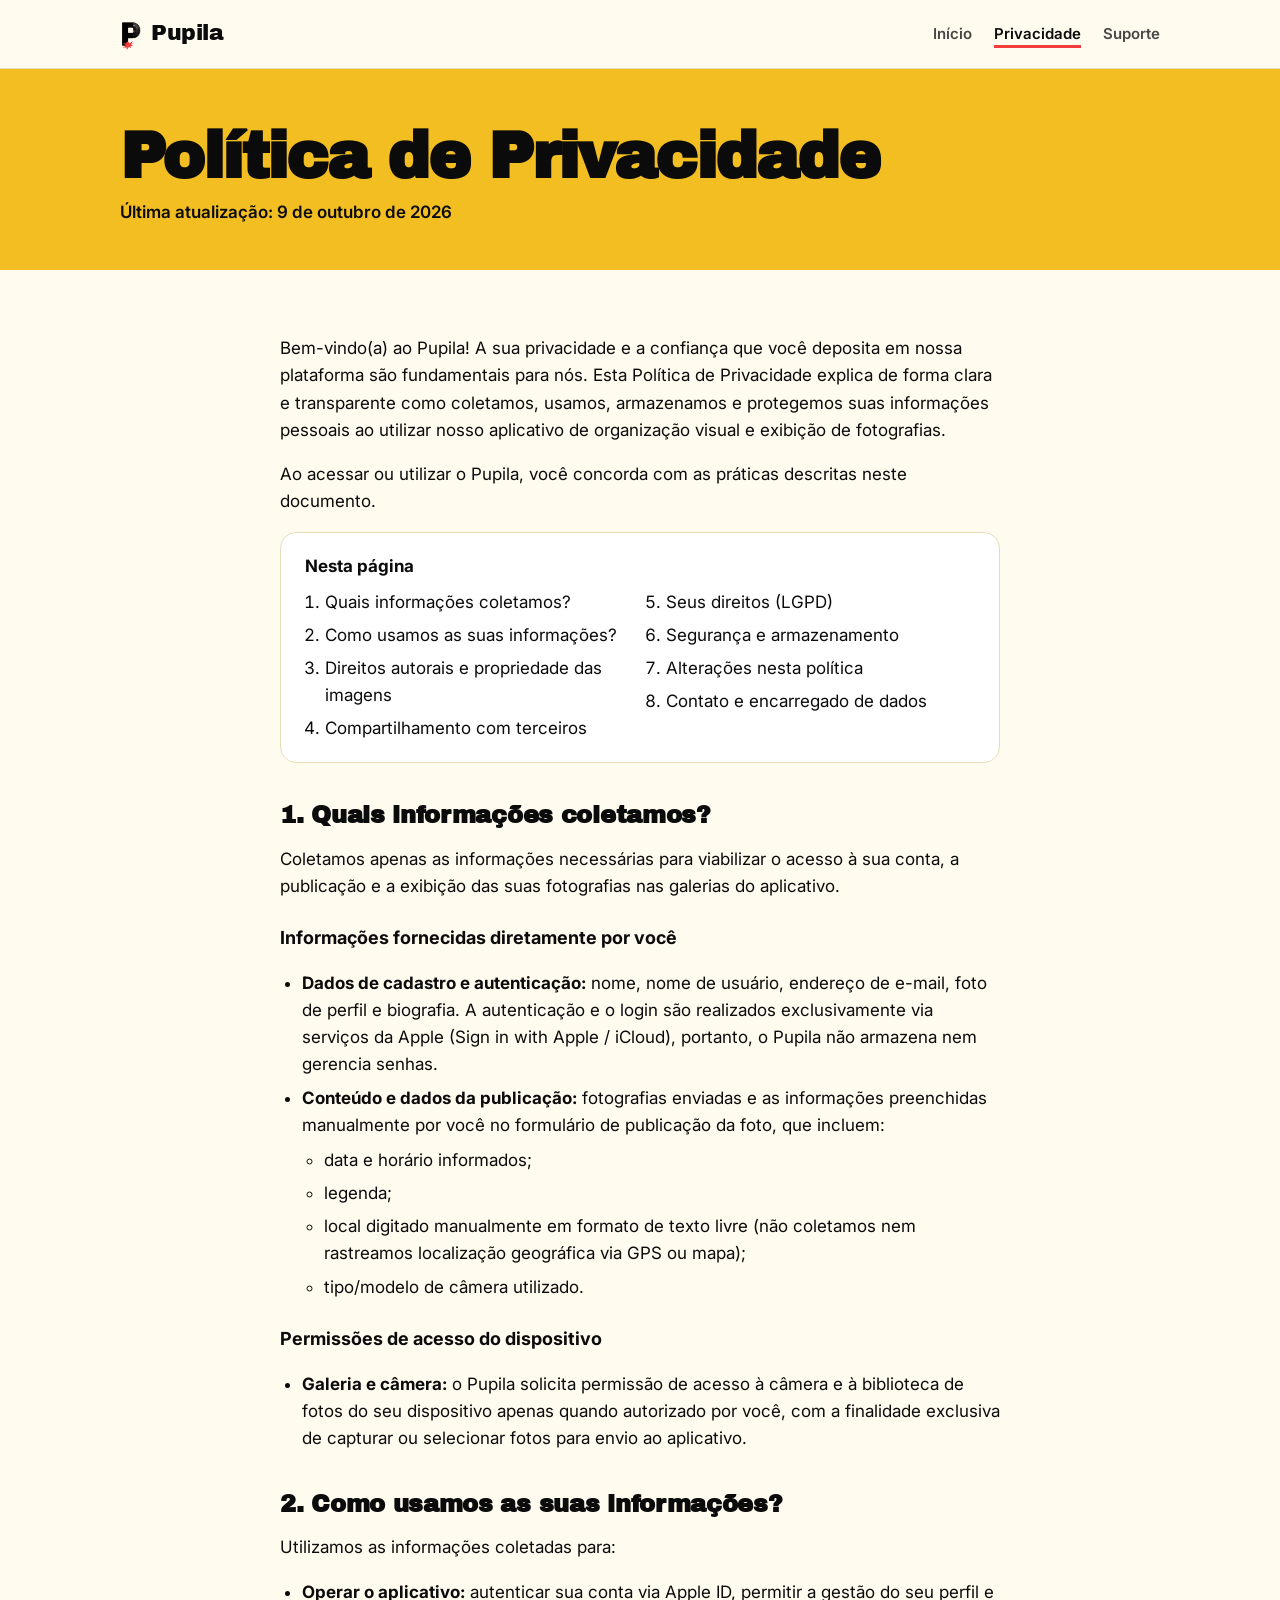
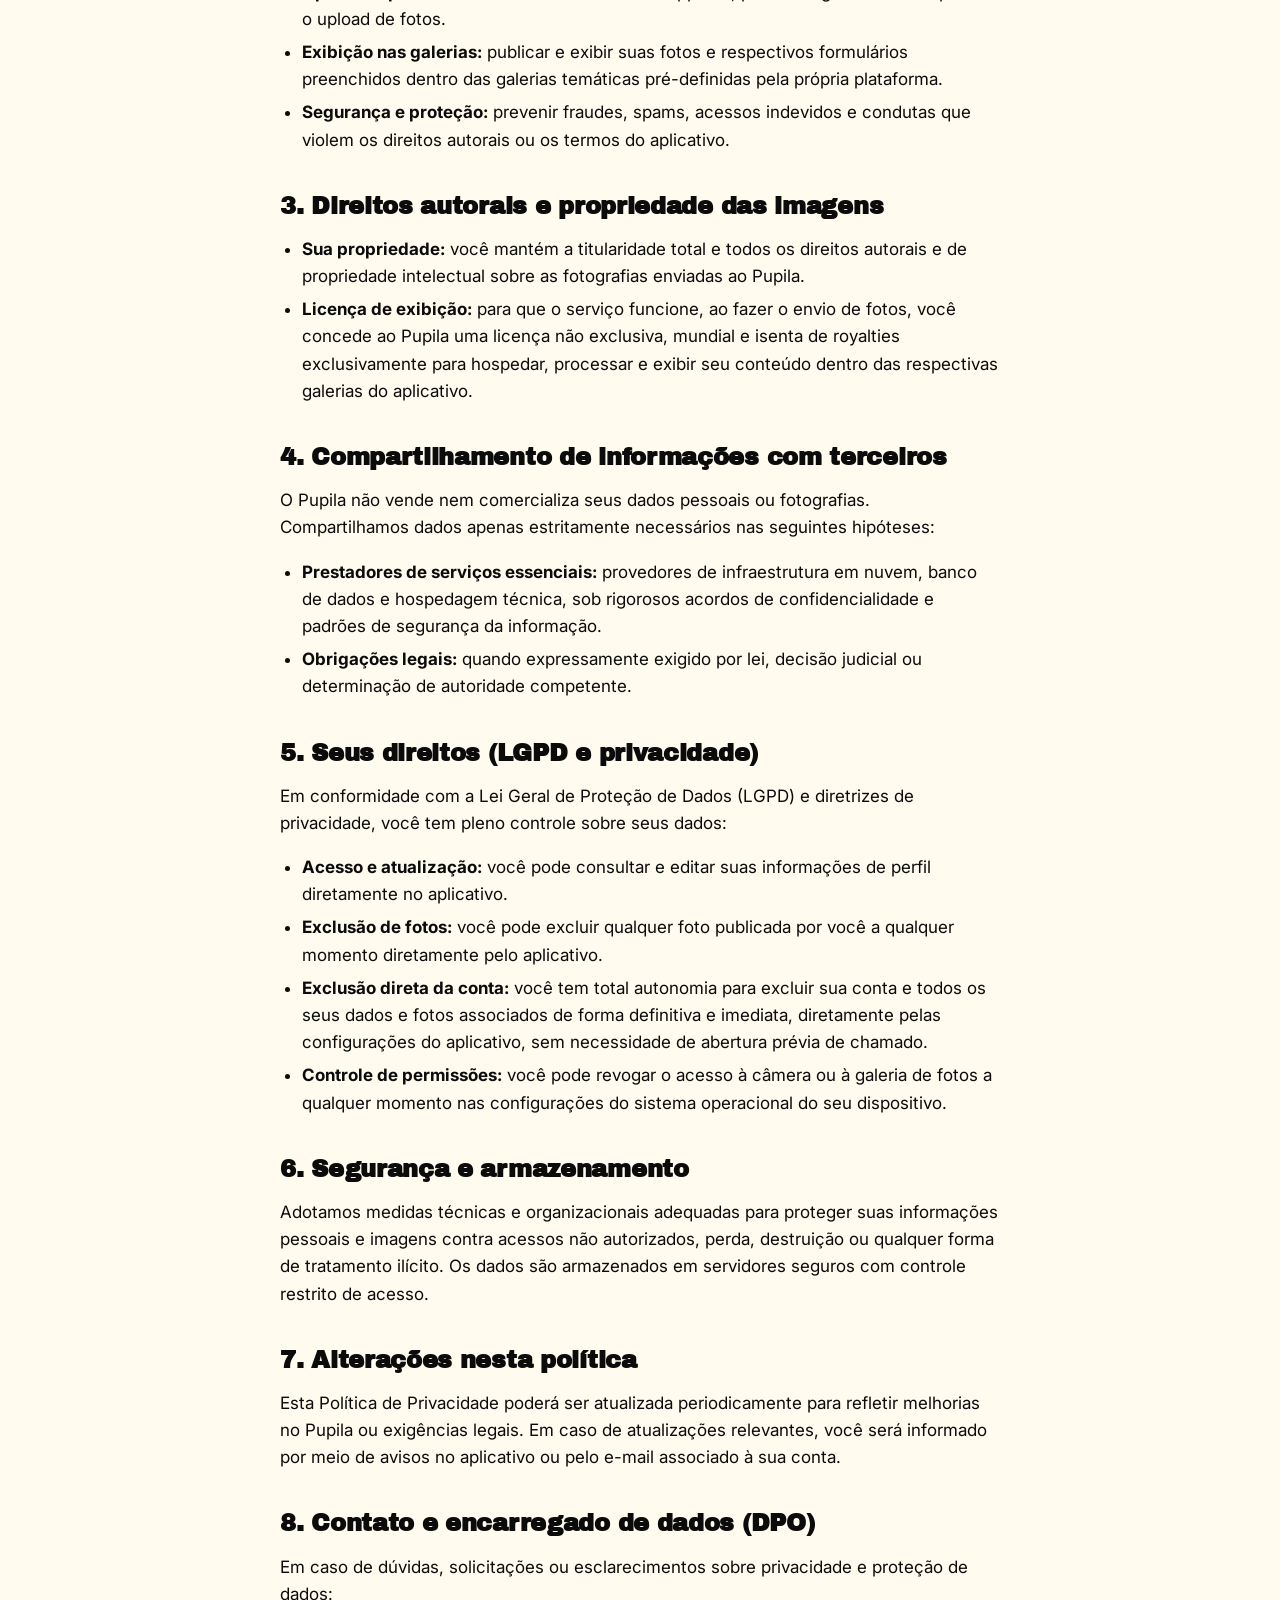
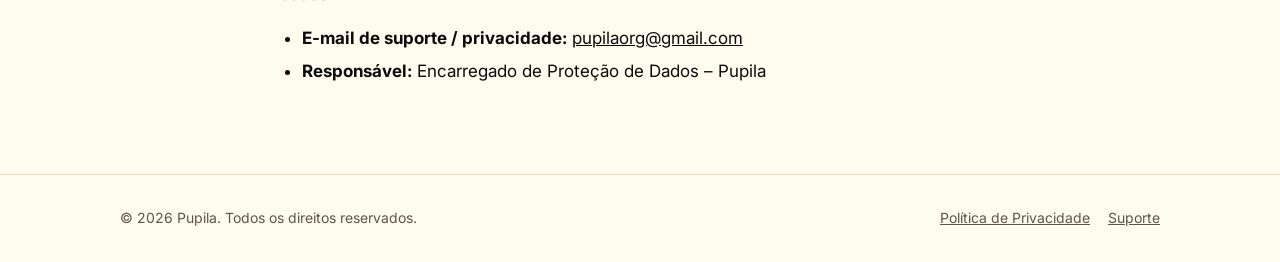
==== commit 7c400278: "fix: email de contato e link do suporte" ====
--- a/privacidade.html
+++ b/privacidade.html
@@ -106,7 +106,7 @@
     <h2 id="contato">8. Contato e encarregado de dados (DPO)</h2>
     <p>Em caso de dúvidas, solicitações ou esclarecimentos sobre privacidade e proteção de dados:</p>
     <ul>
-      <li><strong>E-mail de suporte / privacidade:</strong> <a href="mailto:pupila.app.store@gmail.com">pupila.app.store@gmail.com</a></li>
+      <li><strong>E-mail de suporte / privacidade:</strong> <a href="mailto:pupilaorg@gmail.com">pupilaorg@gmail.com</a></li>
       <li><strong>Responsável:</strong> Encarregado de Proteção de Dados – Pupila</li>
     </ul>
   </article>
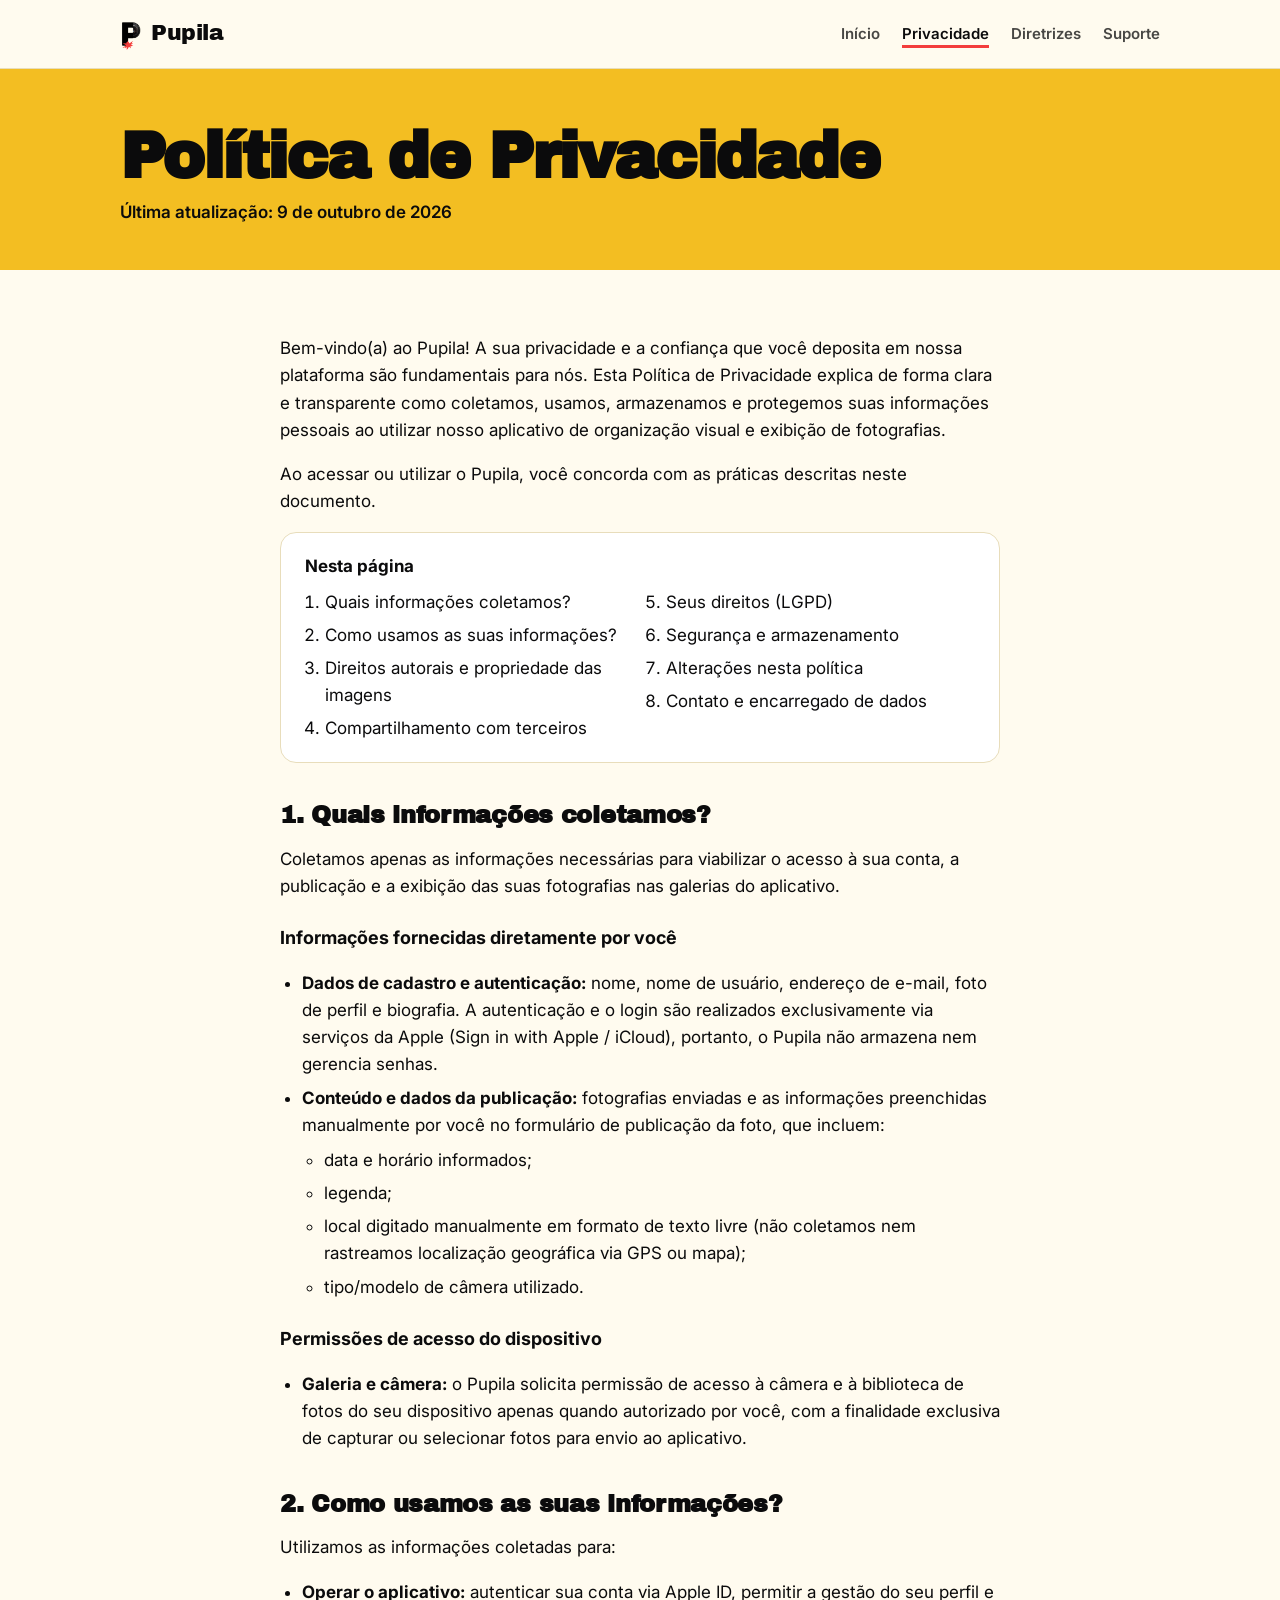
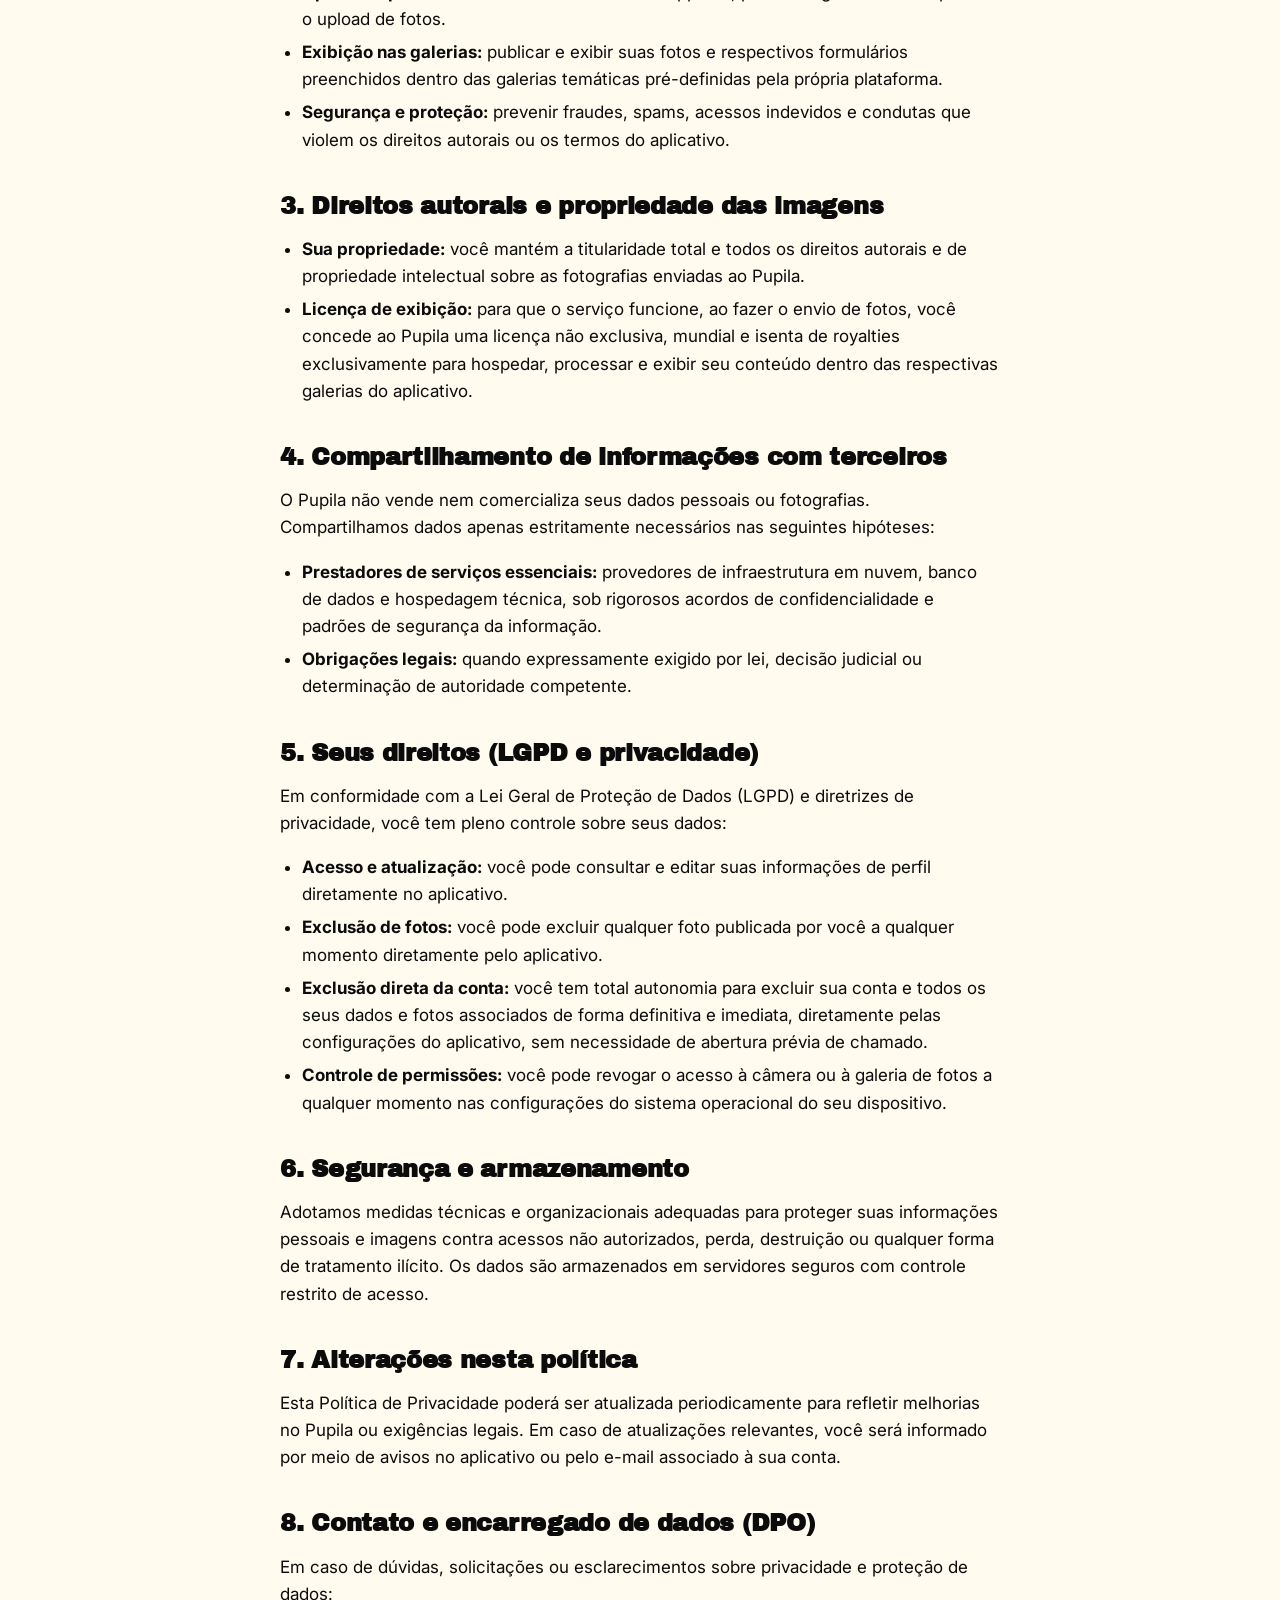
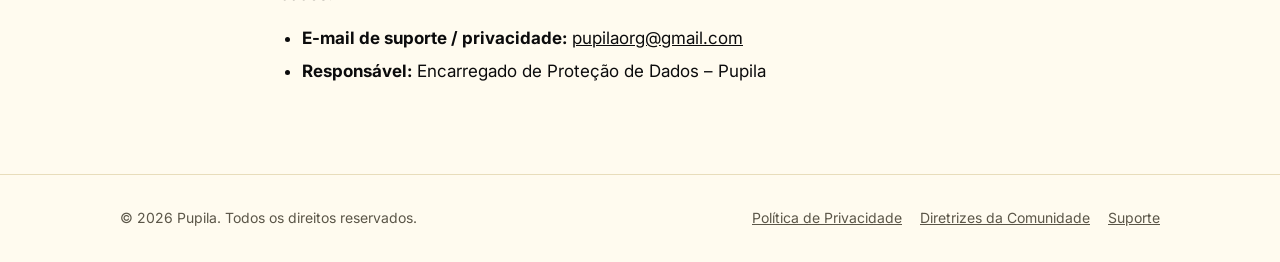
==== commit 6e77eea1: "feat: criar diretrizes da comunidade" ====
--- a/privacidade.html
+++ b/privacidade.html
@@ -20,6 +20,7 @@
     <nav class="nav">
       <a href="index.html">Início</a>
       <a href="privacidade.html" aria-current="page">Privacidade</a>
+      <a href="diretrizes.html">Diretrizes</a>
       <a href="suporte.html">Suporte</a>
     </nav>
   </div>
@@ -114,7 +115,7 @@
 <footer class="rodape">
   <div class="wrap">
     <span>© <span id="ano">2026</span> Pupila. Todos os direitos reservados.</span>
-    <nav><a href="privacidade.html">Política de Privacidade</a><a href="suporte.html">Suporte</a></nav>
+    <nav><a href="privacidade.html">Política de Privacidade</a><a href="diretrizes.html">Diretrizes da Comunidade</a><a href="suporte.html">Suporte</a></nav>
   </div>
 </footer>
 <script>document.getElementById("ano").textContent = new Date().getFullYear();</script>
